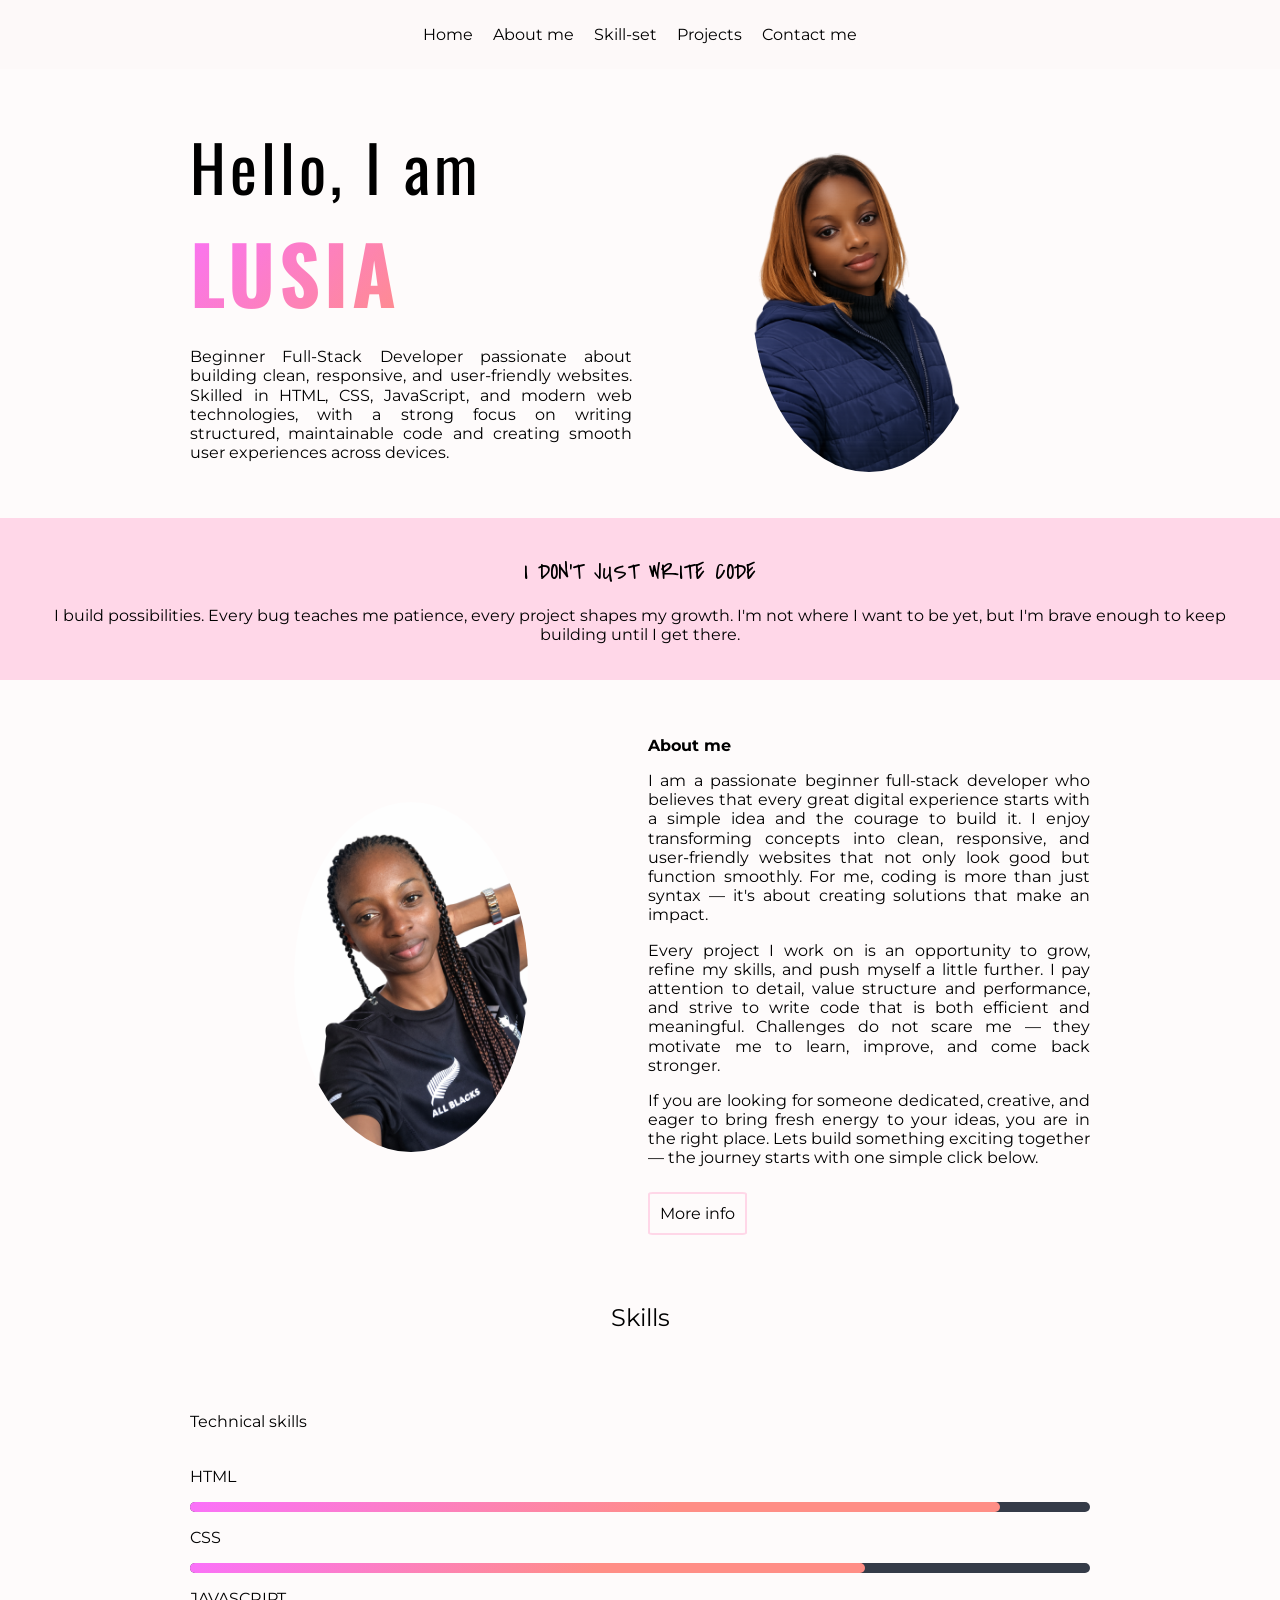
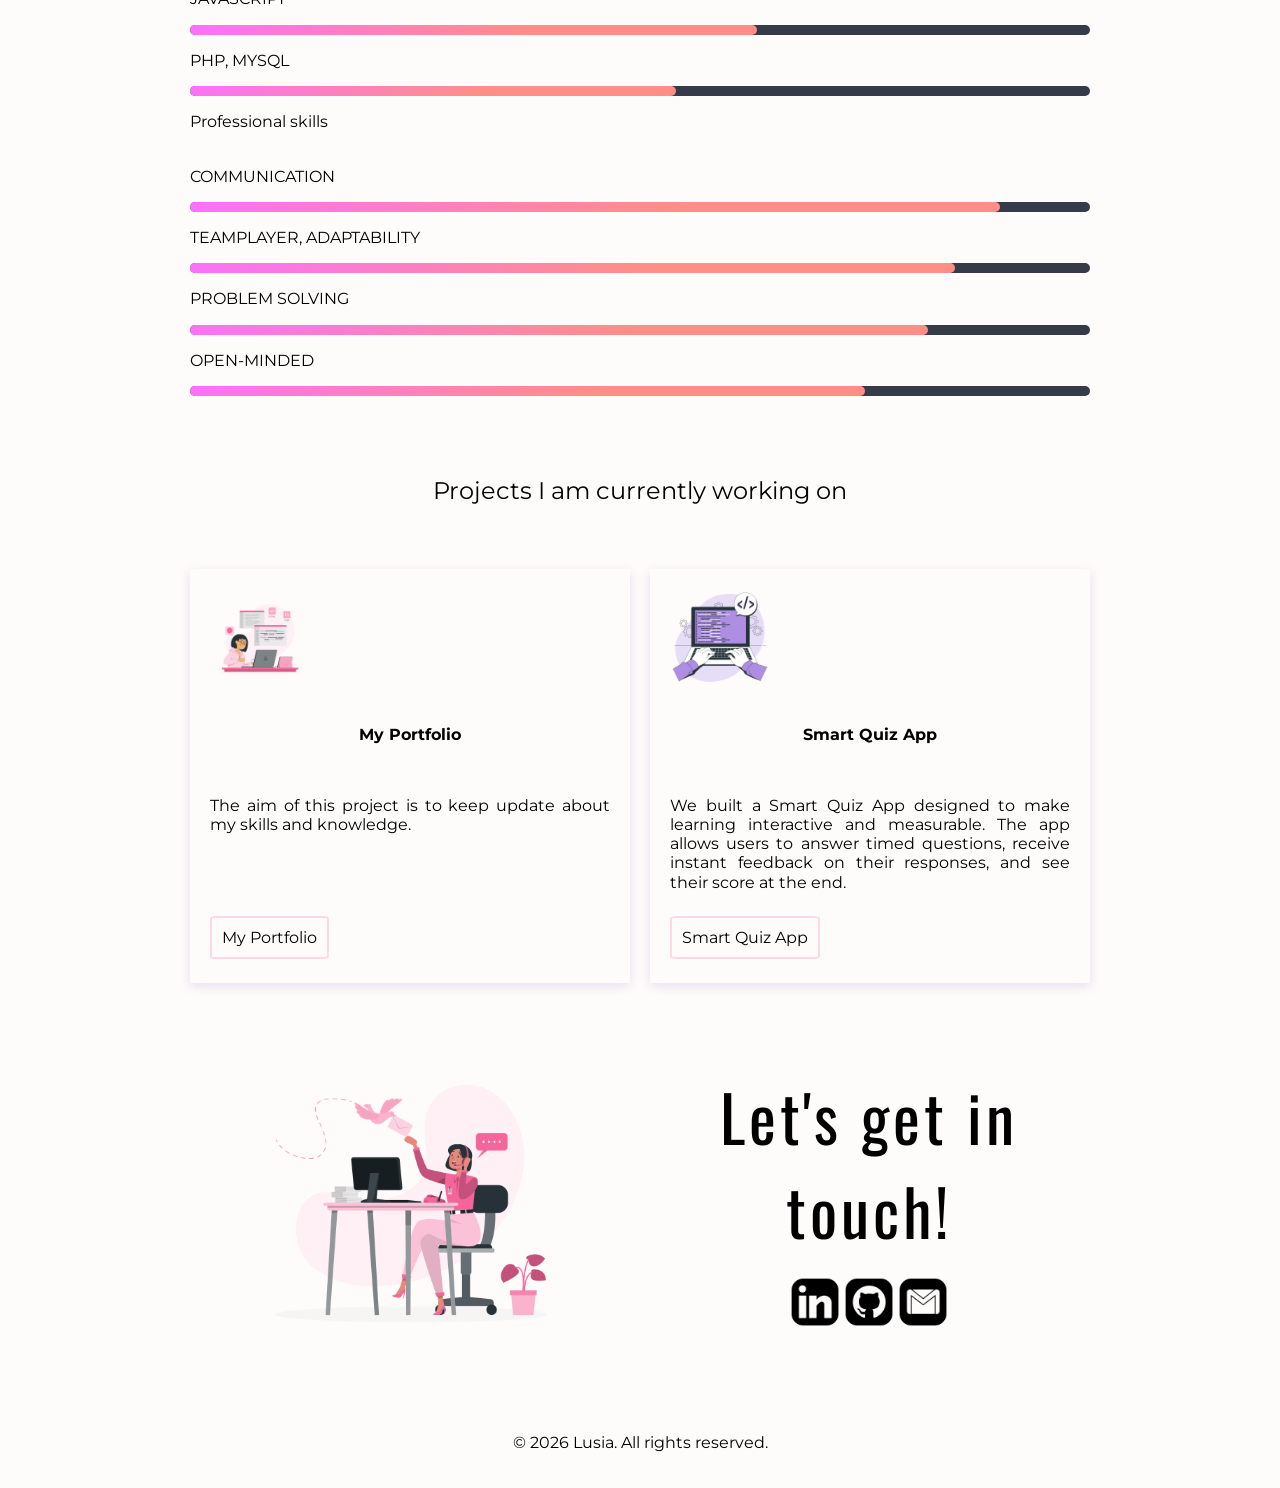
==== index.html @ 2c245848 "Add files via upload" ====
<!DOCTYPE html>
<html lang="en">

<head>
    <meta charset="UTF-8">
    <meta name="viewport" content="width=device-width, initial-scale=1.0">
    <meta name="description" content="Portfolio of Lusia Kaushiningwa showcasing web development projects.">
    <meta name="author" content="Lusia Kaushiningwa">
    <link rel="icon" href="assets/favicon.jpg">
    <meta property="og:title" content="Lusia Kaushiningwa Portfolio">
    <meta property="og:description" content="Web development projects using HTML, CSS, JavaScript, and Bootstrap.">
    <meta property="og:image" content="images/preview.png">
    <meta name="theme-color" content="#0d6efd">
        <title>Lusia portfolio</title>
    <!-- Adding favicon for older and modern browsers,
      -->
    <link rel="shortcut icon" href="assets/Code blossom.jpg">
    <link rel="icon" href="assets/Code blossom.jpg">
    <link rel="stylesheet" type="text/css" href="css/style.css">

    <!-- google fonts -->
    <link rel="preconnect" href="https://fonts.googleapis.com">
    <link rel="preconnect" href="https://fonts.gstatic.com" crossorigin>
    <link href="https://fonts.googleapis.com/css2?family=Covered+By+Your+Grace&family=Montserrat:wght@200;400&family=Oswald:wght@200;400&display=swap" rel="stylesheet">
</head>
<body>
    <!-- navigation bar -->
    <nav class="sticky">
        <label for="drop" class="toggle" id="main-toggle">
            <span class="nav-icon"></span>
        </label>
        <input type="checkbox" id="drop">
        <ul class="main-nav">
            <li><a href="index.html">Home</a></li>
            <li><a href="about-me.html">About me</a></li>
            <li><a href="skill-set.html">Skill-set</a></li>
            <li><a href="portfolio.html">Projects</a></li>
            <li><a href="#contact-me">Contact me</a></li>
        </ul>
    </nav>
    <!-- introduction -->
    <header class="grid-system-2 w-900 padding">
        <section class="align-center">
            <h1 class="medium-spacing">Hello, I am </h1>
            <h1 class="large">Lusia</h1>
            <p class="justify">Beginner Full-Stack Developer passionate about building clean, responsive, and user-friendly websites. Skilled in HTML, CSS, JavaScript, and modern web technologies, with a strong focus on writing structured, maintainable code and creating smooth user experiences across devices.</p>
        </section>
        <section class="center align-center">
            <img class="header-img max-width max-height" src="assets/Lusia.png" alt="profile-picture">
        </section>
    </header>


    <!-- quote -->
    <article class="baby-pink">
        <p class="quote uppercase">I don't just write code</p>
        <p>I build possibilities. Every bug teaches me patience, every project shapes my growth. I'm not where I want to be yet, but I'm brave enough to keep building until I get there.</p>
    </article>

    <!-- about me -->
    <section class="grid-system-2 w-900 padding">
        <section class="margin-auto">
            <img class="header-img max-width max-height" src="assets/Lusia2.png" alt="about-me-logo">
        </section>
        <section class="justify align-center">
            <p class="bold">About me </p>
            <p>I am a passionate beginner full-stack developer who believes that every great digital experience starts with a simple idea and the courage to build it. I enjoy transforming concepts into clean, responsive, and user-friendly websites that not only look good but function smoothly. For me, coding is more than just syntax — it's about creating solutions that make an impact.</p>
            <p>Every project I work on is an opportunity to grow, refine my skills, and push myself a little further. I pay attention to detail, value structure and performance, and strive to write code that is both efficient and meaningful. Challenges do not scare me — they motivate me to learn, improve, and come back stronger.</p>
            <p>If you are looking for someone dedicated, creative, and eager to bring fresh energy to your ideas, you are in the right place. Lets build something exciting together — the journey starts with one simple click below.</p>
            <p class="padding-top"><a href="about-me.html" class="button-outline">More info</a></p>
        </section>
    </section>

    <!-- skills -->
    <section>
        <h3 class="main-title center padding">Skills</h3>
    </section>
    <section class="wrapper">
        <section class="column">
            <p class="padding-bottom">Technical skills</p>
            <section class="skills">
                <ul class="no-bullet-list no-padding-list-item">
                    <li>
                        <p>html</p>
                        <span class="progress-bar"><span class="html"></span></span>
                    </li>
                    <li>
                        <p>css</p>
                        <span class="progress-bar"><span class="css"></span></span>
                    </li>
                    <li>
                        <p>javascript</p>
                        <span class="progress-bar"><span class="javascript"></span></span>
                    </li>
                    <li>
                        <p>php, mysql</p>
                        <span class="progress-bar"><span class="php"></span></span>
                    </li>
                </ul>
        </section>
        <section class="column">
            <p class="padding-bottom">Professional skills</p>
            <section class="skills">
                <ul class="no-bullet-list no-padding-list-item">
                    <li>
                        <p>communication</p>
                        <span class="progress-bar"><span class="comm-adapt"></span></span>
                    </li>
                    <li>
                        <p>teamplayer, adaptability</p>
                        <span class="progress-bar"><span class="team-player"></span></span>
                    </li>
                    <li>
                        <p>problem solving</p>
                        <span class="progress-bar"><span class="problem-solving"></span></span>
                    </li>
                    <li>
                        <p>open-minded</p>
                        <span class="progress-bar"><span class="open-minded"></span></span>
                    </li>
                </ul>
            </section>
        </section>
    </section>
    </section>
    <!-- Projects -->
    <section>
        <h3 class="main-title center padding">Projects I am currently working on</h3>
    </section>
    <section class="wrapper">
        <section class="column card justify flex">
            <img class="box" src="assets/project1.png" alt="project1">
            <p class="padding bold center">My Portfolio</p>
            <p>The aim of this project is to keep update about my skills and knowledge.</p>
            <p class="padding-top bottom"><a href="portfolio.html" class="button-outline">My Portfolio</a></p>
        </section>
        <section class="column card justify flex">
            <img class="box" src="assets/project2.png" alt="project2">
            <p class="padding bold center">Smart Quiz App</p>
            <p>We built a Smart Quiz App designed to make learning interactive and measurable. The app allows users to answer timed questions, receive instant feedback on their responses, and see their score at the end.</p>
            <p class="padding-top bottom"><a href="portfolio.html" class="button-outline">Smart Quiz App</a></p>
        </section>
    </section>

    <!-- contact me -->
    <section id="contact-me" class="grid-system-2 w-900 padding">
        <section class="margin-auto">
            <img class="max-width max-height" src="assets/Contact-me-img.png" alt="contact-me-illustration">
        </section>
        <section class="margin-auto align-center">
            <h1 class="medium-spacing center">Let's get in touch!<span></span></h1>
            <section class="box-contact margin-auto padding-top">
                <span>
                    <a href="https://www.linkedin.com/" target="_blank"><img class="logo" src="assets/linkedin.png"
                            alt=""></a>
                </span>
                <span>
                    <a href="https://github.com/" target="_blank"><img class="logo" src="assets/github.png" alt=""></a>
                </span>
                <span>
                    <a href="mailto:lusia.kaushiningwa@gmail.com" target="_blank"><img class="logo" src="assets/email.png" alt=""></a>
                </span>
            </section>
        </section>
    </section>
    <!-- footer -->
 <footer>
  <p>© <span id="year">2026</span> Lusia. All rights reserved.</p>
</footer>
<script src="js/main.js"></script>
</body>
</html>
---- css/style.css ----
/* BODY */
html{
    font-size: 100%;
    line-height: 1.2rem;
    /* text-size adjust is to maintain the text-size even when the users rotates their phone to landscape view */
    -webkit-text-size-adjust: 100%;
    /* Firefox supports only the android version and safari supports only the ios version at the moment according to MDN (2023)*/
    -moz-text-size-adjust: 100%;
    -ms-text-size-adjust: 100%;
}

body {
    background-color: rgba(253, 244, 244, 30%);
    font-family: 'Montserrat', Arial, sans-serif;
    margin: 0px;
}
/*-------------------------------------------*/

/* GENERAL */
/* Fonts */
.large{
    font-weight: normal;
    line-height: normal;
    font-family: 'Oswald', Arial, sans-serif;
    font-size: 5rem;
    letter-spacing: 4px;
    font-weight: bold;
    text-transform: uppercase;
    margin: 0px;  
    background-image: linear-gradient(135deg, rgb(250, 113, 250)0%, rgb(255, 142, 134)60%);
    background-clip: text;
    -webkit-background-clip: text;
    -webkit-text-fill-color: transparent;
    word-wrap: break-word;
}

.medium-spacing{
    font-weight: normal;
    line-height: normal;
    font-family: 'Oswald', Arial, sans-serif;
    font-size: 4rem;
    letter-spacing: 4px;
    margin: 0px;
}

.medium-spacing-halfsize{
    font-weight: normal;
    line-height: normal;
    font-family: 'Oswald', Arial, sans-serif;
    font-size: 2rem;
    letter-spacing: 4px;
    margin: 0px;
}

.main-title-large{
    font-weight: normal;
    line-height: normal;
    font-size: 3rem;
}

.main-title{
    font-weight: normal;
    line-height: normal;
    font-size: 1.5rem;
}

.small{
    font-weight: normal;
    font-size: 0.7rem;
}

.quote{
    font-family: 'Covered By Your Grace', cursive, sans-serif;
    font-size: 1.5em;
}

.uppercase{
    text-transform: uppercase;
}

.italic{
    font-style: italic;
}

.bold{
    font-weight: bold;
}

.colorful-letter{
    background-image: linear-gradient(135deg, rgb(250, 113, 250)0%, rgb(255, 142, 134)60%);
    background-clip: text;
    -webkit-background-clip: text;
    -webkit-text-fill-color: transparent;
}

/* Background colors */
.baby-pink{
    background-color: rgba(253, 129, 187, 0.3);
    margin: 20px auto;
    padding: 20px;
    text-align: center;
}

.baby-pink-light{
    background-color: rgba(243, 162, 200, 0.3);
    margin: 20px auto;
    padding: 20px;
    text-align: center;
}

/* Setting alignments and sizing */
/* for the flexbox */
.wrapper{
    max-width: 900px;
    margin: auto;
    padding: 20px;
    display: flex;
    gap: 20px 20px;
}

.column{
    flex: 50%;
}

.w-900{
    max-width: 900px;
    margin: auto;
}

/* for the grid system */
.grid-system-2{
    display: grid;
    grid-template-columns: repeat(2, 1fr);
    gap: 1rem;
}

.grid-system-4{
    display: grid;
    grid-template-columns: repeat(auto-fill, minmax(200px, 1fr));
    gap: 1rem;
}

/* other */
.max-width{
    max-width: 450px;
}

.max-height{
    max-height: 350px;
}

.align-center{
    align-self: center;
}

.justify-content{
    justify-content: right;
}

.justify{
    text-align: justify;
}

.center{
    text-align: center;
}

.padding{
    padding: 20px;
}

.padding-top{
    padding-top: 20px;
}

.padding-right{
    padding-right: 20px;
}

.padding-bottom{
    padding-bottom: 20px;
}

.padding-left{
    padding-left: 20px;
}

.margin-auto{
    margin: auto;
}

.margin-trbl10{
    margin: 10px;
}

/* for sticky bottom button */
.flex{
    display: flex;
    flex-direction: column;
}

.bottom{
    align-self: flex-start;
    margin-top: auto;
    transition: background-color 1s ease, color 1s ease;
}

/* Miscellaneous */
.button{
    background-color: rgba(253, 129, 187, 0.3);
    padding: 10px;
    text-decoration: none;
    border-radius: 5%;
    color: black;
}

/* I only used button-outline on this project, */
.button-outline{
    border: 2px solid  rgba(253, 129, 187, 0.3);
    padding: 10px;
    text-decoration: none;
    border-radius: 5%;
    color: black;
}

.link{
    text-decoration: none;
    transition: 1s ease-in-out;
}

/* I had to double this code, because of the :hover and :active on link above */
.link-no-scale{
    text-decoration: none;
}

.no-padding-list-item{
    padding-left: 0;
}

.padding-list-10{
    padding: 10px;
}

.no-bullet-list{
    list-style-type: none;
}
/* ---------------------------------- */

/* ANIMATIONS AND OTHER BEAUTIES */
.button-outline:hover, .button-outline:active{
    border: 2px solid  rgba(253, 129, 187, 0.3);
    background-color: rgba(253, 129, 187, 0.6);
    padding: 10px;
    text-decoration: none;
    border-radius: 5%;
    color: rgb(255, 255, 255);
    
}

.link:hover, .link:active{
    font-size: 1.2rem;
    transform: scale(1.5);
}

.progress-bar:hover, .progress-bar:active {
    box-shadow: 5px 5px 5px #cdadcd;
    
}

/* ---------------------------------- */

/* NAV */
nav {
    margin-bottom: 30px;
}

.main-nav{
    background-color: rgb(253, 249, 249);
    display: flex;
    list-style-type: none;
    justify-content: center;
    padding: 20px;
    margin: 0px;
}

.main-nav li {
    padding: 5px 10px;
}

.main-nav li a {
    color: #000000;
    text-decoration: none;
}

.main-nav li a:hover {
    color: rgb(254, 175, 210);
    text-decoration: none;
    font-weight: bold;
}

.sticky {
    position: -webkit-sticky; /* for Safari */
    position: sticky;
    top: 0;
    align-self: flex-start; /* <-- this is the fix */
}

/* Nav-icon */
.toggle, #drop{
    display: none;
}

#main-toggle{
    border: 1px solid #df36854d;
    float: right;
    padding: 20px;
    /* position: relative; */
    user-select: none;
}

.nav-icon{
    background-color: #df36854d;
    display: block;
    height: 3px;
    width: 10px;
    position: relative;
}

.nav-icon::before,
.nav-icon::after{
    background-color: #df36854d;
    content: "";
    display: block;
    height: 100%;
    width: 100%;
    position: absolute;
}

.nav-icon::before{
    top: 5px;
}

.nav-icon::after{
    top: -5px;
}
/* ---------------------------------- */

/* FOOTER */
footer{
    color: #000000;
    text-align: center;
    padding: 20px 0px;
}
/* ---------------------------------- */

/* INTRODUCTION */
.header-img{
    border-radius: 70%;
}
/* ---------------------------------- */

/* ARTICLE */
/* Everything here is made with general classes. Find them in the GENERAL section */
/* ---------------------------------- */

/* ABOUT ME */
/* Everything here is made with general classes. Find them in the GENERAL section */
/* ---------------------------------- */

/* SKILLS */
.skills {
    list-style: none;
    text-transform: uppercase;
}

.progress-bar {
    background-color: #353b48;
    display: block;
    height: 10px;
    border-radius: 20px;
    transition: box-shadow 1s ease;
}

.progress-bar span {
    height: 10px;
    float: left;
    background: linear-gradient(135deg, rgb(250, 113, 250)0%, rgb(255, 142, 134)60%);
    border-radius: 20px;
    -webkit-background: linear-gradient(135deg, rgb(250, 113, 250) 0%, rgb(255, 142, 134) 60%);
    -webkit-border-radius: 20px;
}

.html {
    width: 90%;
    animation: html 3s;
}

.css {
    width: 75%;
    animation: css 3s;
}

.javascript {
    width: 63%;
    animation: javascript 3s;
}

.php {
    width: 54%;
    animation: php 3s;
}

.comm-adapt {
    width: 90%;
    animation: comm-adapt 3s;
}

.team-player {
    width: 85%;
    animation: team-player 3s;
}

.problem-solving {
    width: 82%;
    animation: problem-solving 3s;
}

.open-minded {
    width: 75%;
    animation: open-minded 3s;
}

@keyframes html {
    0% {
        width: 0%;
    }
    100% {
        width: 90%;
    }
}

@keyframes css {
    0% {
        width: 0%;
    }
    100% {
        width: 75%;
    }
}

@keyframes javascript {
    0% {
        width: 0%;
    }
    100% {
        width: 63%;
    }
}

@keyframes php {
    0% {
        width: 0%;
    }
    100% {
        width: 54%;
    }
}

@keyframes comm-adapt {
    0% {
        width: 0%;
    }
    100% {
        width: 90%;
    }
}

@keyframes team-player {
    0% {
        width: 0%;
    }
    100% {
        width: 85%;
    }
}

@keyframes problem-solving {
    0% {
        width: 0%;
    }
    100% {
        width: 82%;
    }
}

@keyframes open-minded {
    0% {
        width: 0%;
    }
    100% {
        width: 75%;
    }
}
/* ---------------------------------- */

/* PROJECTS */
/* I also used these card settings on other sub-pages */
.card{
    box-shadow: 0 3px 10px rgb(127 110 187 / 0.2); 
    padding: 20px;
}

.box{
    display: block;
    width: 100px;
}
/* ---------------------------------- */

/* CONTACT ME */
.box-contact{
    display: block;
    width: 100%; 
    text-align: center;
}

.logo{
    width: 50px;
}
/* ---------------------------------- */

/* SPECIAL THANKS */
/* Everything here is made with general classes. Find them in the GENERAL section */
/* ---------------------------------- */

/* RESPONSIVENESS */
/* Had to pay attention for that wondow.innerWidth when calculated max-width */
@media screen and (max-width: 867px){
    body{
        font-size: 90%;
    }

    .grid-system-2{
        grid-template-columns: 1fr;
    }

    .large{
        font-size: 4rem;
    }

    .medium-spacing{
        font-size: 2.5rem;
    }

    .main-title-large{
        font-size: 2rem;
        text-align: center;  
        margin: 0;
    }

    .main-title{
        text-align: center;
        margin: 0;
    }

    .small{
        font-size: 0.6rem;
    }

    .max-width{
        max-width: 300px
    }

    .max-height{
        max-height: 250px;
    }

    .padding-top{
        padding-top: 10px;
    }
    
    .padding-right{
        padding-right: 10px;
    }

    .padding-bottom{
        padding-bottom: 10px;
    }
    
    .padding-left{
        padding-left: 10px;
    }

    .logo{
        width: 40px;
    }
}

/* wrapper on home page looks better with this @media */
@media screen and (max-width: 750px){
    .wrapper{
        flex-direction: column;
        gap: 20px 0px;
    }

    .column{
        flex: 100%;
    }

    .box{
        margin: auto;
    }

    .thanks{
        text-align: center;
    }
}

/* media query for hamburger menu with dropdown */
@media screen and (max-width: 510px){
    .main-nav{
        display: none;
    }

    .toggle{
        display: block;
        background-color: #ffffff;
        border: 1px solid #fd81bb4d;
    }
    
    .toggle:hover{
        background-color: #f0e7e7;
    }
    
    #drop:checked+.main-nav{
        display: block;
    }

    nav{
        padding-bottom: 25px;
    }

    .max-width{
        max-width: 100%;
    }
}

/* media query for smaller screens */
/* smaller fonts were my way to go */
@media screen and (max-width: 377px){
    body{
        line-height: 1.5rem;
    }

    .large{
        font-size: 3rem;
    }

    .medium-spacing{
        font-size: 1.5rem;
    }

    .medium-spacing-halfsize{
        font-size: 1.5rem;
    }

    .main-title{
        font-size: 1rem;
    }

    .main-title-large{
        font-size: 1.5rem;
    }
}

/* DARK THEME */
@media (prefers-color-scheme: dark) {
    body {
        background-color: rgba(45, 45, 45, 1);
        color: white;
    }

    .baby-pink {
        background-color: rgb(243, 162, 200);
    }

    .baby-pink-light {
        background-color: rgba(45, 45, 45, 1);
        border: 2px solid rgb(243, 162, 200);
    }

    .main-nav {
        background-color: rgba(45, 45, 45, 1);
    }

    .main-nav li a {
        color: white;
    }

    .main-nav li a:hover {
        color: rgb(254, 175, 210);
    }

    #main-toggle{
        border: 1px solid rgba(255, 255, 255, 0.6);
        background-color: rgba(45, 45, 45, 1);
    }
    
    .nav-icon{
        background-color: rgba(255, 255, 255, 0.6);
    }
    
    .nav-icon::before,
    .nav-icon::after{
        background-color: rgba(255, 255, 255, 0.6);
    }

    .button-outline{
        border: 2px solid rgb(254, 175, 210);
        color: white;
    }

    .button-outline:hover, .button-outline:active{
        border: 2px solid rgb(254, 175, 210);
        background-color: rgb(254, 175, 210);
    }

    .card{
        box-shadow: 0 0px 0px; 
        border: 2px solid rgb(254, 175, 210);
    }

    .logo{
        background-color: white;
        padding: 2px;
        border-radius: 4px;
    }

    .hobbies{
        background-color: white;
        border-radius: 100%;
        padding: 10px;
    }

    footer{
        color: white;
    }

    @media screen and (max-width: 929px) {
        .baby-pink-light {
            margin-left: 10px;
            margin-right: 10px;
        }
    }
}
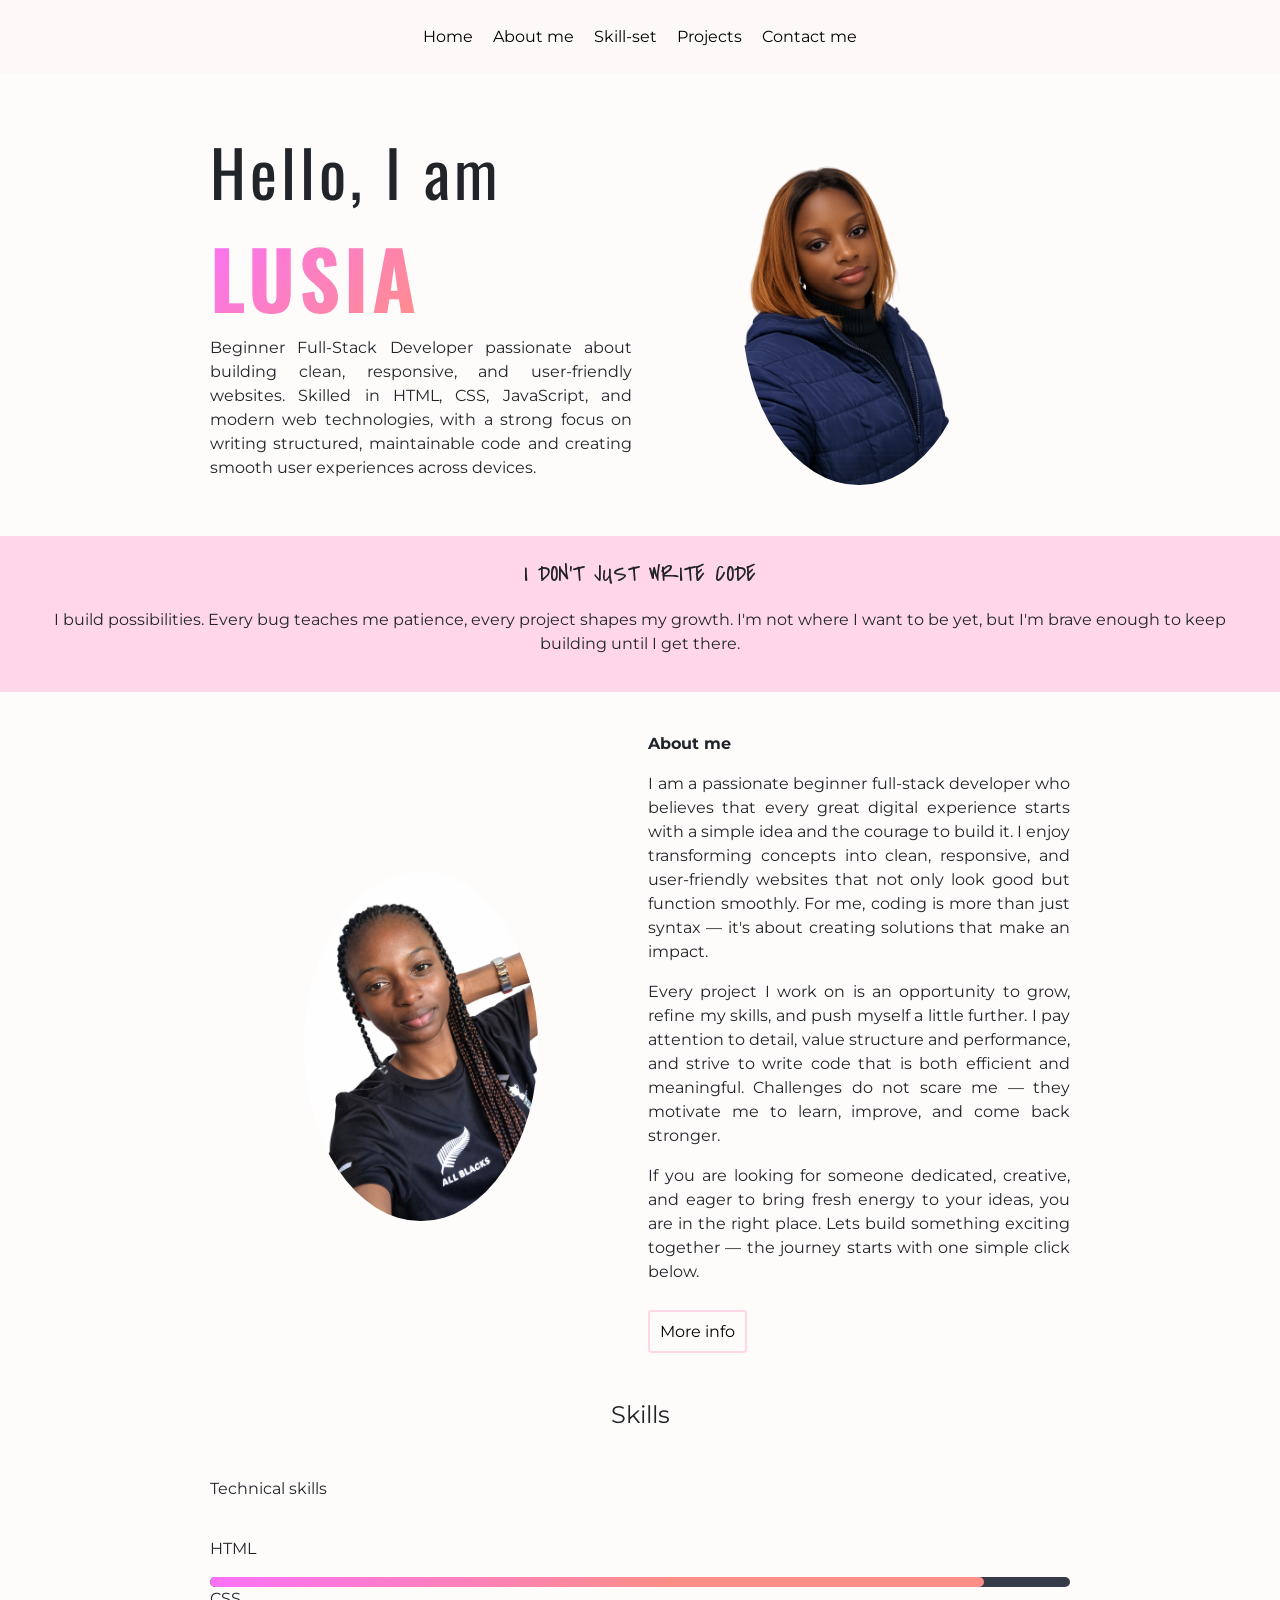
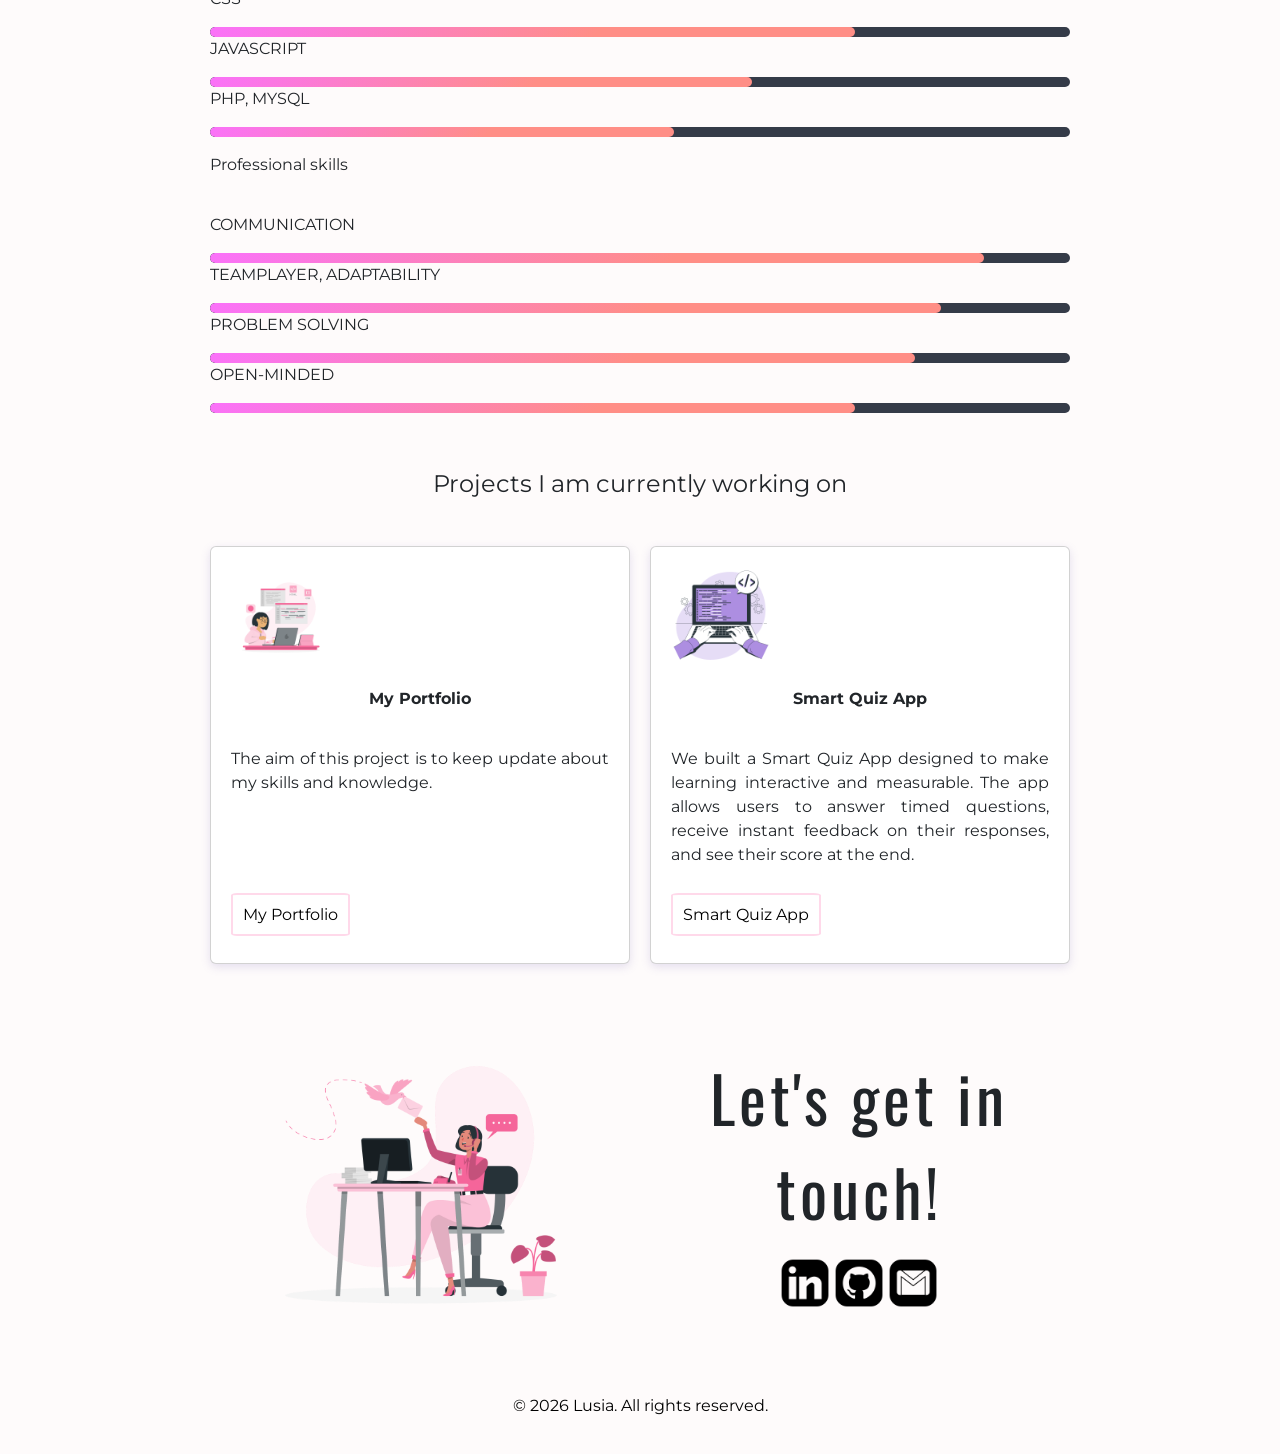
==== commit 793439e1: "Adding bootstrap CDN" ====
--- a/index.html
+++ b/index.html
@@ -10,19 +10,20 @@
     <meta property="og:title" content="Lusia Kaushiningwa Portfolio">
     <meta property="og:description" content="Web development projects using HTML, CSS, JavaScript, and Bootstrap.">
     <meta property="og:image" content="images/preview.png">
-    <meta name="theme-color" content="#0d6efd">
-        <title>Lusia portfolio</title>
+    <meta name="theme-color" content="#1e3a8a">
+    <title>Home | Lusia Kaushiningwa Portfolio</title>
     <!-- Adding favicon for older and modern browsers,
       -->
     <link rel="shortcut icon" href="assets/Code blossom.jpg">
     <link rel="icon" href="assets/Code blossom.jpg">
+    <link href="https://cdn.jsdelivr.net/npm/bootstrap@5.0.1/dist/css/bootstrap.min.css" rel="stylesheet">
     <link rel="stylesheet" type="text/css" href="css/style.css">
-
     <!-- google fonts -->
     <link rel="preconnect" href="https://fonts.googleapis.com">
     <link rel="preconnect" href="https://fonts.gstatic.com" crossorigin>
     <link href="https://fonts.googleapis.com/css2?family=Covered+By+Your+Grace&family=Montserrat:wght@200;400&family=Oswald:wght@200;400&display=swap" rel="stylesheet">
 </head>
+
 <body>
     <!-- navigation bar -->
     <nav class="sticky">
@@ -43,7 +44,8 @@
         <section class="align-center">
             <h1 class="medium-spacing">Hello, I am </h1>
             <h1 class="large">Lusia</h1>
-            <p class="justify">Beginner Full-Stack Developer passionate about building clean, responsive, and user-friendly websites. Skilled in HTML, CSS, JavaScript, and modern web technologies, with a strong focus on writing structured, maintainable code and creating smooth user experiences across devices.</p>
+            <p class="justify">Beginner Full-Stack Developer passionate about building clean, responsive, and user-friendly websites. Skilled in HTML, CSS, JavaScript, and modern web technologies, with a strong focus on writing structured, maintainable code and creating
+                smooth user experiences across devices.</p>
         </section>
         <section class="center align-center">
             <img class="header-img max-width max-height" src="assets/Lusia.png" alt="profile-picture">
@@ -64,8 +66,10 @@
         </section>
         <section class="justify align-center">
             <p class="bold">About me </p>
-            <p>I am a passionate beginner full-stack developer who believes that every great digital experience starts with a simple idea and the courage to build it. I enjoy transforming concepts into clean, responsive, and user-friendly websites that not only look good but function smoothly. For me, coding is more than just syntax — it's about creating solutions that make an impact.</p>
-            <p>Every project I work on is an opportunity to grow, refine my skills, and push myself a little further. I pay attention to detail, value structure and performance, and strive to write code that is both efficient and meaningful. Challenges do not scare me — they motivate me to learn, improve, and come back stronger.</p>
+            <p>I am a passionate beginner full-stack developer who believes that every great digital experience starts with a simple idea and the courage to build it. I enjoy transforming concepts into clean, responsive, and user-friendly websites that not
+                only look good but function smoothly. For me, coding is more than just syntax — it's about creating solutions that make an impact.</p>
+            <p>Every project I work on is an opportunity to grow, refine my skills, and push myself a little further. I pay attention to detail, value structure and performance, and strive to write code that is both efficient and meaningful. Challenges do
+                not scare me — they motivate me to learn, improve, and come back stronger.</p>
             <p>If you are looking for someone dedicated, creative, and eager to bring fresh energy to your ideas, you are in the right place. Lets build something exciting together — the journey starts with one simple click below.</p>
             <p class="padding-top"><a href="about-me.html" class="button-outline">More info</a></p>
         </section>
@@ -97,31 +101,31 @@
                         <span class="progress-bar"><span class="php"></span></span>
                     </li>
                 </ul>
-        </section>
-        <section class="column">
-            <p class="padding-bottom">Professional skills</p>
-            <section class="skills">
-                <ul class="no-bullet-list no-padding-list-item">
-                    <li>
-                        <p>communication</p>
-                        <span class="progress-bar"><span class="comm-adapt"></span></span>
-                    </li>
-                    <li>
-                        <p>teamplayer, adaptability</p>
-                        <span class="progress-bar"><span class="team-player"></span></span>
-                    </li>
-                    <li>
-                        <p>problem solving</p>
-                        <span class="progress-bar"><span class="problem-solving"></span></span>
-                    </li>
-                    <li>
-                        <p>open-minded</p>
-                        <span class="progress-bar"><span class="open-minded"></span></span>
-                    </li>
-                </ul>
+            </section>
+            <section class="column">
+                <p class="padding-bottom">Professional skills</p>
+                <section class="skills">
+                    <ul class="no-bullet-list no-padding-list-item">
+                        <li>
+                            <p>communication</p>
+                            <span class="progress-bar"><span class="comm-adapt"></span></span>
+                        </li>
+                        <li>
+                            <p>teamplayer, adaptability</p>
+                            <span class="progress-bar"><span class="team-player"></span></span>
+                        </li>
+                        <li>
+                            <p>problem solving</p>
+                            <span class="progress-bar"><span class="problem-solving"></span></span>
+                        </li>
+                        <li>
+                            <p>open-minded</p>
+                            <span class="progress-bar"><span class="open-minded"></span></span>
+                        </li>
+                    </ul>
+                </section>
             </section>
         </section>
-    </section>
     </section>
     <!-- Projects -->
     <section>
@@ -151,11 +155,11 @@
             <h1 class="medium-spacing center">Let's get in touch!<span></span></h1>
             <section class="box-contact margin-auto padding-top">
                 <span>
-                    <a href="https://www.linkedin.com/" target="_blank"><img class="logo" src="assets/linkedin.png"
+                    <a href="https://www.linkedin.com/in/lusia-n-kaushiningwa-91851396" target="_blank"><img class="logo" src="assets/linkedin.png"
                             alt=""></a>
                 </span>
                 <span>
-                    <a href="https://github.com/" target="_blank"><img class="logo" src="assets/github.png" alt=""></a>
+                    <a href="https://github.com/Lusia-Kaushiningwa" target="_blank"><img class="logo" src="assets/github.png" alt=""></a>
                 </span>
                 <span>
                     <a href="mailto:lusia.kaushiningwa@gmail.com" target="_blank"><img class="logo" src="assets/email.png" alt=""></a>
@@ -164,9 +168,11 @@
         </section>
     </section>
     <!-- footer -->
- <footer>
-  <p>© <span id="year">2026</span> Lusia. All rights reserved.</p>
-</footer>
-<script src="js/main.js"></script>
+    <footer>
+        <p>© <span id="year">2026</span> Lusia. All rights reserved.</p>
+    </footer>
+    <script src="js/main.js"></script>
+    <script src="https://cdn.jsdelivr.net/npm/bootstrap@5.0.1/dist/js/bootstrap.bundle.min.js"></script>
 </body>
+
 </html>
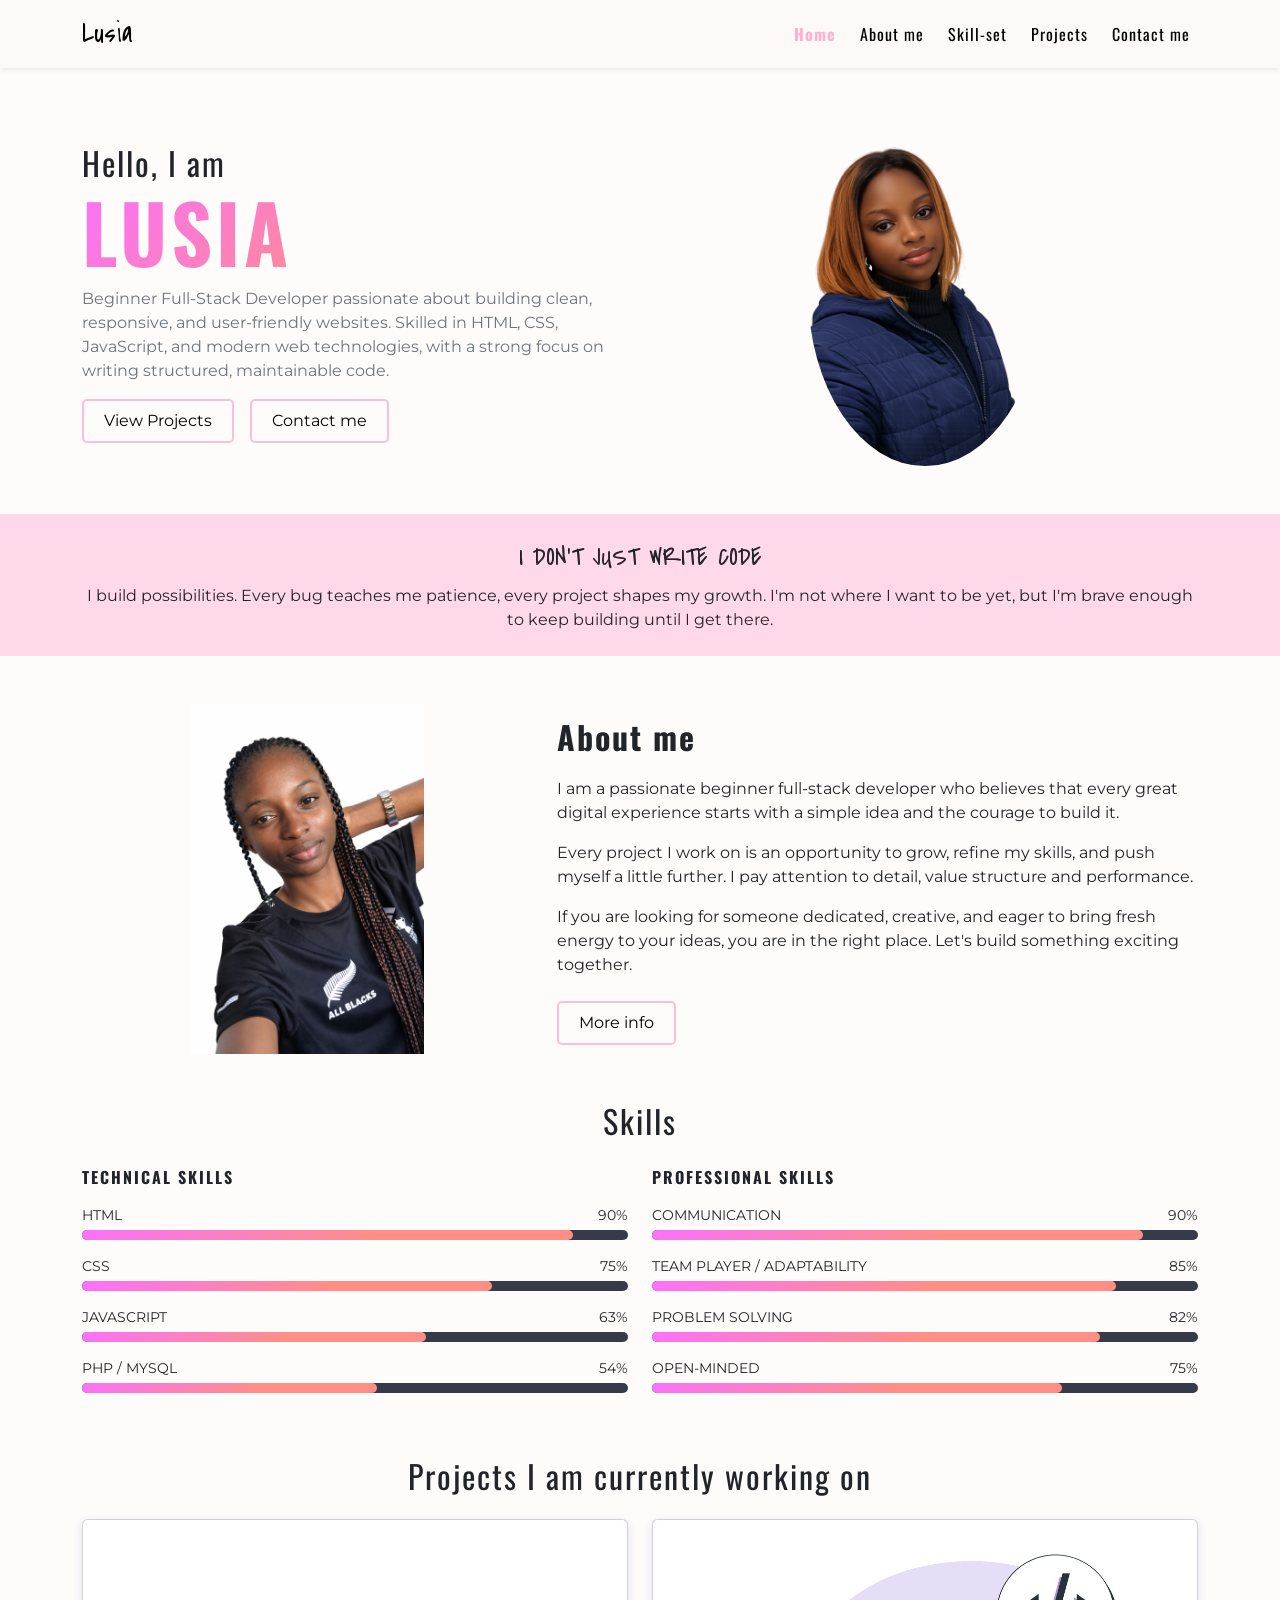
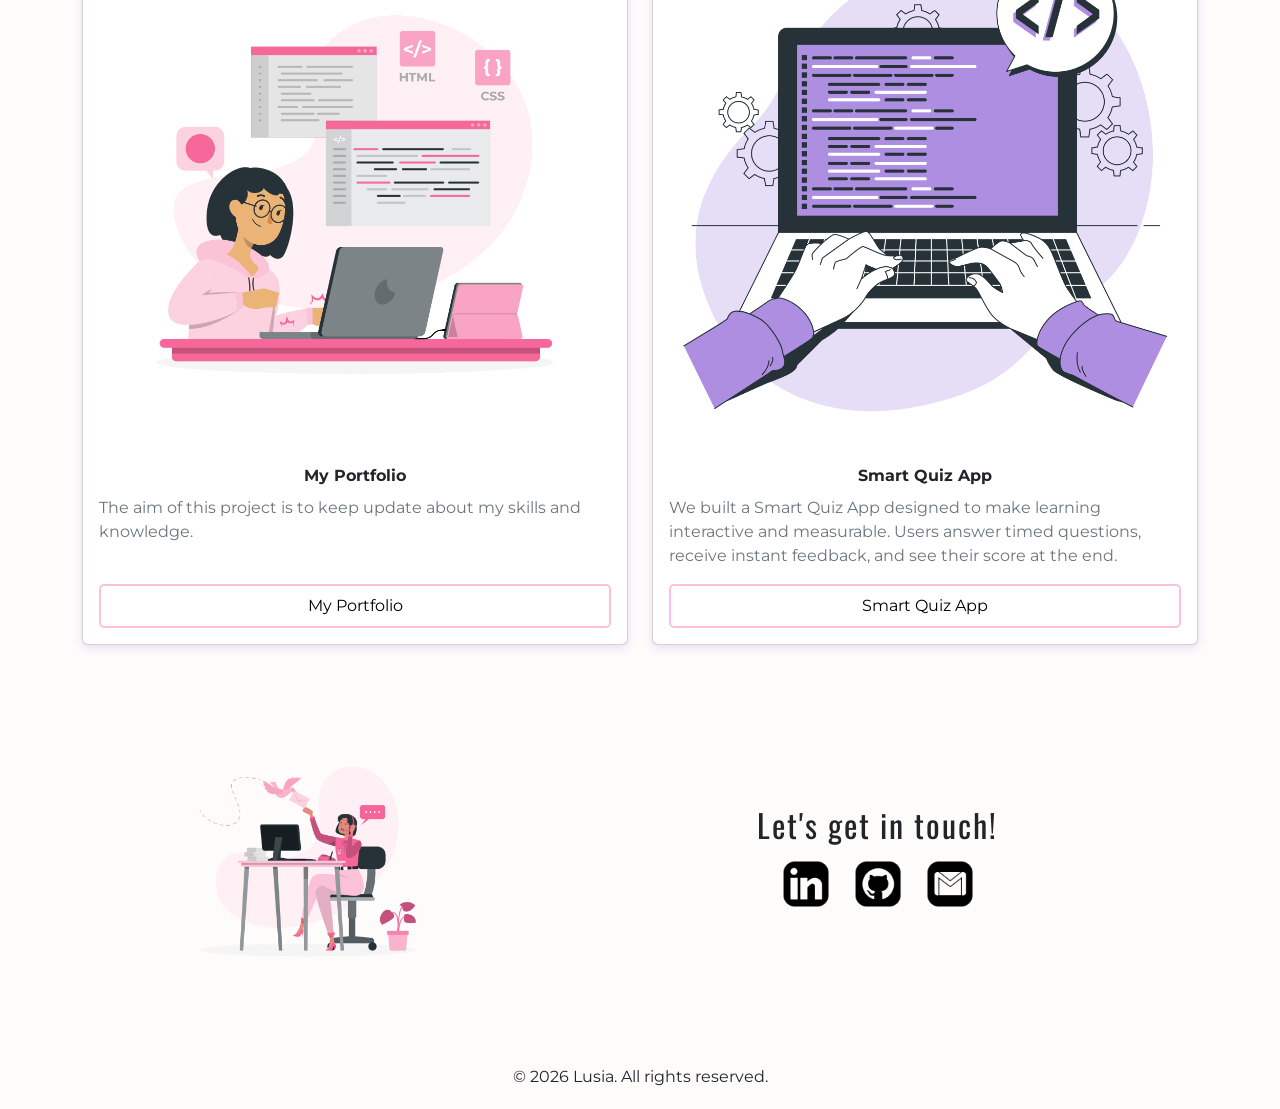
==== commit 82d7aa1e: "Using Bootstrap classes" ====
--- a/index.html
+++ b/index.html
@@ -1,178 +1,264 @@
-<!DOCTYPE html>
-<html lang="en">
-
-<head>
-    <meta charset="UTF-8">
-    <meta name="viewport" content="width=device-width, initial-scale=1.0">
-    <meta name="description" content="Portfolio of Lusia Kaushiningwa showcasing web development projects.">
-    <meta name="author" content="Lusia Kaushiningwa">
-    <link rel="icon" href="assets/favicon.jpg">
-    <meta property="og:title" content="Lusia Kaushiningwa Portfolio">
-    <meta property="og:description" content="Web development projects using HTML, CSS, JavaScript, and Bootstrap.">
-    <meta property="og:image" content="images/preview.png">
-    <meta name="theme-color" content="#1e3a8a">
-    <title>Home | Lusia Kaushiningwa Portfolio</title>
-    <!-- Adding favicon for older and modern browsers,
-      -->
-    <link rel="shortcut icon" href="assets/Code blossom.jpg">
-    <link rel="icon" href="assets/Code blossom.jpg">
-    <link href="https://cdn.jsdelivr.net/npm/bootstrap@5.0.1/dist/css/bootstrap.min.css" rel="stylesheet">
-    <link rel="stylesheet" type="text/css" href="css/style.css">
-    <!-- google fonts -->
-    <link rel="preconnect" href="https://fonts.googleapis.com">
-    <link rel="preconnect" href="https://fonts.gstatic.com" crossorigin>
-    <link href="https://fonts.googleapis.com/css2?family=Covered+By+Your+Grace&family=Montserrat:wght@200;400&family=Oswald:wght@200;400&display=swap" rel="stylesheet">
-</head>
-
-<body>
-    <!-- navigation bar -->
-    <nav class="sticky">
-        <label for="drop" class="toggle" id="main-toggle">
-            <span class="nav-icon"></span>
-        </label>
-        <input type="checkbox" id="drop">
-        <ul class="main-nav">
-            <li><a href="index.html">Home</a></li>
-            <li><a href="about-me.html">About me</a></li>
-            <li><a href="skill-set.html">Skill-set</a></li>
-            <li><a href="portfolio.html">Projects</a></li>
-            <li><a href="#contact-me">Contact me</a></li>
-        </ul>
-    </nav>
-    <!-- introduction -->
-    <header class="grid-system-2 w-900 padding">
-        <section class="align-center">
-            <h1 class="medium-spacing">Hello, I am </h1>
-            <h1 class="large">Lusia</h1>
-            <p class="justify">Beginner Full-Stack Developer passionate about building clean, responsive, and user-friendly websites. Skilled in HTML, CSS, JavaScript, and modern web technologies, with a strong focus on writing structured, maintainable code and creating
-                smooth user experiences across devices.</p>
-        </section>
-        <section class="center align-center">
-            <img class="header-img max-width max-height" src="assets/Lusia.png" alt="profile-picture">
-        </section>
-    </header>
-
-
-    <!-- quote -->
-    <article class="baby-pink">
-        <p class="quote uppercase">I don't just write code</p>
-        <p>I build possibilities. Every bug teaches me patience, every project shapes my growth. I'm not where I want to be yet, but I'm brave enough to keep building until I get there.</p>
-    </article>
-
-    <!-- about me -->
-    <section class="grid-system-2 w-900 padding">
-        <section class="margin-auto">
-            <img class="header-img max-width max-height" src="assets/Lusia2.png" alt="about-me-logo">
-        </section>
-        <section class="justify align-center">
-            <p class="bold">About me </p>
-            <p>I am a passionate beginner full-stack developer who believes that every great digital experience starts with a simple idea and the courage to build it. I enjoy transforming concepts into clean, responsive, and user-friendly websites that not
-                only look good but function smoothly. For me, coding is more than just syntax — it's about creating solutions that make an impact.</p>
-            <p>Every project I work on is an opportunity to grow, refine my skills, and push myself a little further. I pay attention to detail, value structure and performance, and strive to write code that is both efficient and meaningful. Challenges do
-                not scare me — they motivate me to learn, improve, and come back stronger.</p>
-            <p>If you are looking for someone dedicated, creative, and eager to bring fresh energy to your ideas, you are in the right place. Lets build something exciting together — the journey starts with one simple click below.</p>
-            <p class="padding-top"><a href="about-me.html" class="button-outline">More info</a></p>
-        </section>
-    </section>
-
-    <!-- skills -->
-    <section>
-        <h3 class="main-title center padding">Skills</h3>
-    </section>
-    <section class="wrapper">
-        <section class="column">
-            <p class="padding-bottom">Technical skills</p>
-            <section class="skills">
-                <ul class="no-bullet-list no-padding-list-item">
-                    <li>
-                        <p>html</p>
-                        <span class="progress-bar"><span class="html"></span></span>
-                    </li>
-                    <li>
-                        <p>css</p>
-                        <span class="progress-bar"><span class="css"></span></span>
-                    </li>
-                    <li>
-                        <p>javascript</p>
-                        <span class="progress-bar"><span class="javascript"></span></span>
-                    </li>
-                    <li>
-                        <p>php, mysql</p>
-                        <span class="progress-bar"><span class="php"></span></span>
-                    </li>
-                </ul>
-            </section>
-            <section class="column">
-                <p class="padding-bottom">Professional skills</p>
-                <section class="skills">
-                    <ul class="no-bullet-list no-padding-list-item">
-                        <li>
-                            <p>communication</p>
-                            <span class="progress-bar"><span class="comm-adapt"></span></span>
-                        </li>
-                        <li>
-                            <p>teamplayer, adaptability</p>
-                            <span class="progress-bar"><span class="team-player"></span></span>
-                        </li>
-                        <li>
-                            <p>problem solving</p>
-                            <span class="progress-bar"><span class="problem-solving"></span></span>
-                        </li>
-                        <li>
-                            <p>open-minded</p>
-                            <span class="progress-bar"><span class="open-minded"></span></span>
-                        </li>
-                    </ul>
-                </section>
-            </section>
-        </section>
-    </section>
-    <!-- Projects -->
-    <section>
-        <h3 class="main-title center padding">Projects I am currently working on</h3>
-    </section>
-    <section class="wrapper">
-        <section class="column card justify flex">
-            <img class="box" src="assets/project1.png" alt="project1">
-            <p class="padding bold center">My Portfolio</p>
-            <p>The aim of this project is to keep update about my skills and knowledge.</p>
-            <p class="padding-top bottom"><a href="portfolio.html" class="button-outline">My Portfolio</a></p>
-        </section>
-        <section class="column card justify flex">
-            <img class="box" src="assets/project2.png" alt="project2">
-            <p class="padding bold center">Smart Quiz App</p>
-            <p>We built a Smart Quiz App designed to make learning interactive and measurable. The app allows users to answer timed questions, receive instant feedback on their responses, and see their score at the end.</p>
-            <p class="padding-top bottom"><a href="portfolio.html" class="button-outline">Smart Quiz App</a></p>
-        </section>
-    </section>
-
-    <!-- contact me -->
-    <section id="contact-me" class="grid-system-2 w-900 padding">
-        <section class="margin-auto">
-            <img class="max-width max-height" src="assets/Contact-me-img.png" alt="contact-me-illustration">
-        </section>
-        <section class="margin-auto align-center">
-            <h1 class="medium-spacing center">Let's get in touch!<span></span></h1>
-            <section class="box-contact margin-auto padding-top">
-                <span>
-                    <a href="https://www.linkedin.com/in/lusia-n-kaushiningwa-91851396" target="_blank"><img class="logo" src="assets/linkedin.png"
-                            alt=""></a>
-                </span>
-                <span>
-                    <a href="https://github.com/Lusia-Kaushiningwa" target="_blank"><img class="logo" src="assets/github.png" alt=""></a>
-                </span>
-                <span>
-                    <a href="mailto:lusia.kaushiningwa@gmail.com" target="_blank"><img class="logo" src="assets/email.png" alt=""></a>
-                </span>
-            </section>
-        </section>
-    </section>
-    <!-- footer -->
-    <footer>
-        <p>© <span id="year">2026</span> Lusia. All rights reserved.</p>
-    </footer>
-    <script src="js/main.js"></script>
-    <script src="https://cdn.jsdelivr.net/npm/bootstrap@5.0.1/dist/js/bootstrap.bundle.min.js"></script>
-</body>
-
-</html>+<!DOCTYPE html>
+<html lang="en">
+
+<head>
+  <meta charset="UTF-8">
+  <meta name="viewport" content="width=device-width, initial-scale=1.0">
+  <meta name="description" content="Portfolio of Lusia Kaushiningwa showcasing web development projects.">
+  <meta name="author" content="Lusia Kaushiningwa">
+  <meta property="og:title" content="Lusia Kaushiningwa Portfolio">
+  <meta property="og:description" content="Web development projects using HTML, CSS, JavaScript, and Bootstrap.">
+  <meta property="og:image" content="images/preview.png">
+  <meta name="theme-color" content="#1e3a8a">
+  <title>Home | Lusia Kaushiningwa Portfolio</title>
+  <link rel="shortcut icon" href="assets/Code blossom.jpg">
+  <link rel="icon" href="assets/Code blossom.jpg">
+  <link href="https://cdn.jsdelivr.net/npm/bootstrap@5.0.1/dist/css/bootstrap.min.css" rel="stylesheet">
+  <link rel="stylesheet" href="css/style.css">
+  <link rel="preconnect" href="https://fonts.googleapis.com">
+  <link rel="preconnect" href="https://fonts.gstatic.com" crossorigin>
+  <link href="https://fonts.googleapis.com/css2?family=Covered+By+Your+Grace&family=Montserrat:wght@200;400&family=Oswald:wght@200;400&display=swap" rel="stylesheet">
+</head>
+
+<body>
+
+  <!-- ══ NAVBAR ══
+    navbar-expand-lg  = horizontal on lg+, hamburger on smaller screens
+    sticky-top        = sticks to top on scroll
+    shadow-sm         = subtle drop shadow
+    ms-auto           = margin-start auto = pushes nav links to the right
+  -->
+  <nav class="navbar navbar-expand-lg sticky-top shadow-sm mb-4">
+    <div class="container">
+      <a class="navbar-brand font-grace fs-3" href="index.html">Lusia</a>
+      <button class="navbar-toggler" type="button"
+              data-bs-toggle="collapse" data-bs-target="#mainNav"
+              aria-controls="mainNav" aria-expanded="false" aria-label="Toggle navigation">
+        <span class="navbar-toggler-icon"></span>
+      </button>
+      <div class="collapse navbar-collapse" id="mainNav">
+        <ul class="navbar-nav ms-auto gap-lg-2">
+          <li class="nav-item"><a class="nav-link active" href="index.html">Home</a></li>
+          <li class="nav-item"><a class="nav-link" href="about-me.html">About me</a></li>
+          <li class="nav-item"><a class="nav-link" href="skill-set.html">Skill-set</a></li>
+          <li class="nav-item"><a class="nav-link" href="portfolio.html">Projects</a></li>
+          <li class="nav-item"><a class="nav-link" href="#contact-me">Contact me</a></li>
+        </ul>
+      </div>
+    </div>
+  </nav>
+
+
+  <!-- ══ HERO ══
+    container         = centres with responsive max-width
+    py-4              = padding-top and padding-bottom
+    row               = Bootstrap flex row
+    col-12 col-md-6   = full width on mobile, half-width on md+
+    align-items-center = vertically centre both columns
+    gy-4              = vertical gap between stacked columns on mobile
+    order-*           = controls visual order on different breakpoints
+  -->
+  <header class="container py-4">
+    <div class="row align-items-center gy-4">
+      <div class="col-12 col-md-6">
+        <p class="section-heading mb-1">Hello, I am</p>
+        <h1 class="hero-name mb-3">Lusia</h1>
+        <p class="text-secondary">
+          Beginner Full-Stack Developer passionate about building clean, responsive, and
+          user-friendly websites. Skilled in HTML, CSS, JavaScript, and modern web
+          technologies, with a strong focus on writing structured, maintainable code.
+        </p>
+        <!-- d-flex + gap-3 = row of buttons with spacing; flex-wrap = wraps on tiny screens -->
+        <div class="d-flex gap-3 flex-wrap mt-3">
+          <a href="portfolio.html" class="btn-lusia">View Projects</a>
+          <a href="#contact-me"   class="btn-lusia">Contact me</a>
+        </div>
+      </div>
+      <div class="col-12 col-md-6 text-center">
+        <!-- img-fluid = width:100%, scales responsively -->
+        <img src="assets/Lusia.png" alt="Profile picture of Lusia" class="hero-img img-fluid">
+      </div>
+    </div>
+  </header>
+
+
+  <!-- ══ QUOTE BANNER ══ -->
+  <article class="bg-pink py-4 my-4">
+    <div class="container text-center">
+      <p class="quote-text mb-2">I don't just write code</p>
+      <p class="mb-0">
+        I build possibilities. Every bug teaches me patience, every project shapes my growth.
+        I'm not where I want to be yet, but I'm brave enough to keep building until I get there.
+      </p>
+    </div>
+  </article>
+
+
+  <!-- ══ ABOUT ME ══ -->
+  <section class="container py-4">
+    <div class="row align-items-center gy-4">
+      <!-- order-2 order-md-1: image below text on mobile, left on desktop -->
+      <div class="col-12 col-md-5 text-center order-2 order-md-1">
+        <img src="assets/Lusia2.png" alt="About Lusia" class="about-img img-fluid">
+      </div>
+      <div class="col-12 col-md-7 order-1 order-md-2">
+        <p class="section-heading fw-bold mb-3">About me</p>
+        <p>I am a passionate beginner full-stack developer who believes that every great digital experience starts with a simple idea and the courage to build it.</p>
+        <p>Every project I work on is an opportunity to grow, refine my skills, and push myself a little further. I pay attention to detail, value structure and performance.</p>
+        <p>If you are looking for someone dedicated, creative, and eager to bring fresh energy to your ideas, you are in the right place. Let's build something exciting together.</p>
+        <a href="about-me.html" class="btn-lusia mt-2 d-inline-block">More info</a>
+      </div>
+    </div>
+  </section>
+
+
+  <!-- ══ SKILLS ══
+    g-4               = gap between columns
+    list-unstyled     = removes bullet points and left padding
+    d-flex + justify-content-between = label left, percentage right
+  -->
+  <section class="container py-4">
+    <h3 class="section-heading text-center mb-4">Skills</h3>
+    <div class="row g-4">
+
+      <div class="col-12 col-md-6">
+        <p class="fw-bold mb-3 text-uppercase font-oswald" style="letter-spacing:2px;">Technical Skills</p>
+        <ul class="list-unstyled">
+          <li class="mb-3">
+            <div class="d-flex justify-content-between mb-1">
+              <span class="text-uppercase small">HTML</span><span class="small">90%</span>
+            </div>
+            <span class="skill-track d-block"><span class="skill-fill w-html"></span></span>
+          </li>
+          <li class="mb-3">
+            <div class="d-flex justify-content-between mb-1">
+              <span class="text-uppercase small">CSS</span><span class="small">75%</span>
+            </div>
+            <span class="skill-track d-block"><span class="skill-fill w-css"></span></span>
+          </li>
+          <li class="mb-3">
+            <div class="d-flex justify-content-between mb-1">
+              <span class="text-uppercase small">JavaScript</span><span class="small">63%</span>
+            </div>
+            <span class="skill-track d-block"><span class="skill-fill w-js"></span></span>
+          </li>
+          <li class="mb-3">
+            <div class="d-flex justify-content-between mb-1">
+              <span class="text-uppercase small">PHP / MySQL</span><span class="small">54%</span>
+            </div>
+            <span class="skill-track d-block"><span class="skill-fill w-php"></span></span>
+          </li>
+        </ul>
+      </div>
+
+      <div class="col-12 col-md-6">
+        <p class="fw-bold mb-3 text-uppercase font-oswald" style="letter-spacing:2px;">Professional Skills</p>
+        <ul class="list-unstyled">
+          <li class="mb-3">
+            <div class="d-flex justify-content-between mb-1">
+              <span class="text-uppercase small">Communication</span><span class="small">90%</span>
+            </div>
+            <span class="skill-track d-block"><span class="skill-fill w-comm"></span></span>
+          </li>
+          <li class="mb-3">
+            <div class="d-flex justify-content-between mb-1">
+              <span class="text-uppercase small">Team Player / Adaptability</span><span class="small">85%</span>
+            </div>
+            <span class="skill-track d-block"><span class="skill-fill w-team"></span></span>
+          </li>
+          <li class="mb-3">
+            <div class="d-flex justify-content-between mb-1">
+              <span class="text-uppercase small">Problem Solving</span><span class="small">82%</span>
+            </div>
+            <span class="skill-track d-block"><span class="skill-fill w-problem"></span></span>
+          </li>
+          <li class="mb-3">
+            <div class="d-flex justify-content-between mb-1">
+              <span class="text-uppercase small">Open-Minded</span><span class="small">75%</span>
+            </div>
+            <span class="skill-track d-block"><span class="skill-fill w-open"></span></span>
+          </li>
+        </ul>
+      </div>
+
+    </div>
+  </section>
+
+
+  <!-- ══ PROJECTS ══
+    row-cols-1        = 1 card per row on mobile
+    row-cols-md-2     = 2 cards per row on md+
+    h-100             = equal card height within the row
+    d-flex flex-column = enables mt-auto to push button to bottom
+    flex-grow-1       = description takes all available space above button
+    mt-auto           = button always at the bottom of the card
+  -->
+  <section class="container py-4">
+    <h3 class="section-heading text-center mb-4">Projects I am currently working on</h3>
+    <div class="row row-cols-1 row-cols-md-2 g-4">
+
+      <div class="col">
+        <div class="card lusia-card h-100 p-3">
+          <img src="assets/project1.png" class="card-img-top rounded mb-3" alt="My Portfolio">
+          <div class="card-body d-flex flex-column p-0">
+            <p class="fw-bold text-center mb-2">My Portfolio</p>
+            <p class="card-text text-secondary flex-grow-1">
+              The aim of this project is to keep update about my skills and knowledge.
+            </p>
+            <a href="portfolio.html" class="btn-lusia mt-auto text-center">My Portfolio</a>
+          </div>
+        </div>
+      </div>
+
+      <div class="col">
+        <div class="card lusia-card h-100 p-3">
+          <img src="assets/project2.png" class="card-img-top rounded mb-3" alt="Smart Quiz App">
+          <div class="card-body d-flex flex-column p-0">
+            <p class="fw-bold text-center mb-2">Smart Quiz App</p>
+            <p class="card-text text-secondary flex-grow-1">
+              We built a Smart Quiz App designed to make learning interactive and measurable.
+              Users answer timed questions, receive instant feedback, and see their score at the end.
+            </p>
+            <a href="portfolio.html" class="btn-lusia mt-auto text-center">Smart Quiz App</a>
+          </div>
+        </div>
+      </div>
+
+    </div>
+  </section>
+
+
+  <!-- ══ CONTACT ME ══ -->
+  <section id="contact-me" class="container py-5">
+    <div class="row align-items-center gy-4">
+      <div class="col-12 col-md-5 text-center">
+        <img src="assets/Contact-me-img.png" alt="Contact illustration" class="img-fluid" style="max-height:280px;">
+      </div>
+      <div class="col-12 col-md-7 text-center">
+        <h2 class="section-heading mb-2">Let's get in touch!</h2>
+        <!-- d-flex justify-content-center gap-4 = centred icon row with spacing -->
+        <div class="d-flex justify-content-center gap-4 mt-3">
+          <a href="https://www.linkedin.com/in/lusia-n-kaushiningwa-91851396" target="_blank" rel="noopener">
+            <img src="assets/linkedin.png" alt="LinkedIn" class="contact-logo">
+          </a>
+          <a href="https://github.com/Lusia-Kaushiningwa" target="_blank" rel="noopener">
+            <img src="assets/github.png" alt="GitHub" class="contact-logo">
+          </a>
+          <a href="mailto:lusia.kaushiningwa@gmail.com">
+            <img src="assets/email.png" alt="Email" class="contact-logo">
+          </a>
+        </div>
+      </div>
+    </div>
+  </section>
+
+
+  <footer>
+    <p class="mb-0">© <span id="year"></span> Lusia. All rights reserved.</p>
+  </footer>
+
+  <script src="https://cdn.jsdelivr.net/npm/bootstrap@5.0.1/dist/js/bootstrap.bundle.min.js"></script>
+  <script src="js/main.js"></script>
+  <script>document.getElementById('year').textContent = new Date().getFullYear();</script>
+</body>
+</html>
